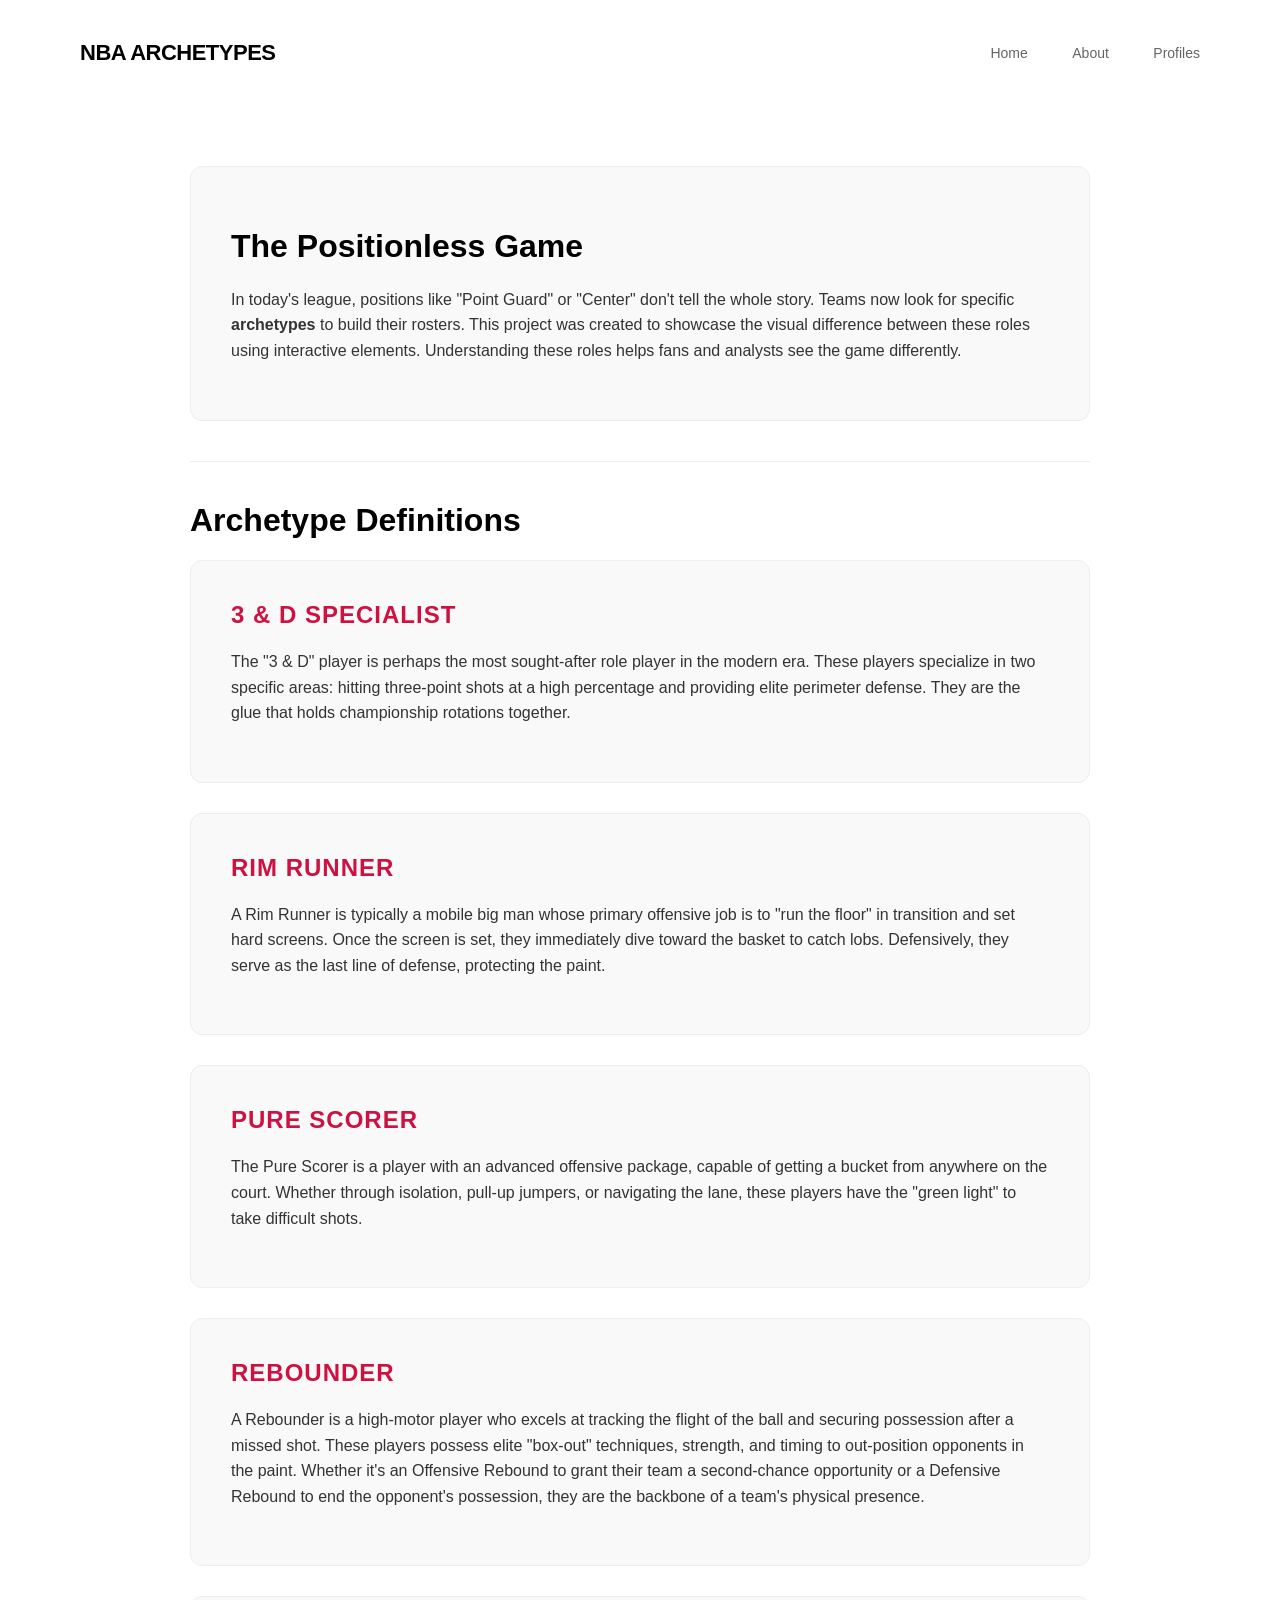
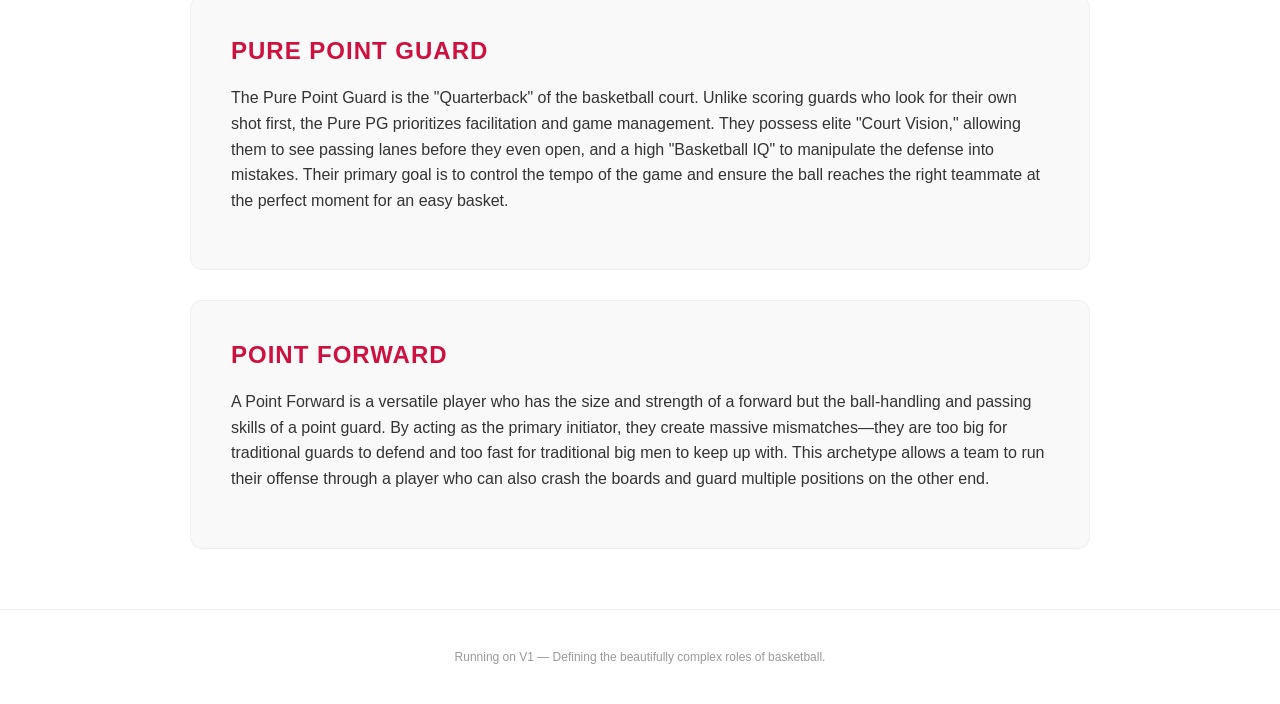
==== About.html @ 43cf218f "Add files via upload" ====
<!DOCTYPE html>
<html lang="en">
<head>
    <meta charset="UTF-8">
    <meta name="viewport" content="width=device-width, initial-scale=1.0">
    <title>About | NBA Archetypes</title>
    <link rel="stylesheet" href="style.css">
</head>
<body>

    <header>
        <div class="brand-title">NBA Archetypes</div>
        <nav>
            <a href="index.html">Home</a>
            <a href="about.html">About</a>
            <a href="rankings.html">Profiles</a>
        </nav>
    </header>

    <main class="content-section">
        <div class="definition-block">
            <h1>The Positionless Game</h1>
            <p>In today's league, positions like "Point Guard" or "Center" don't tell the whole story. Teams now look for specific <b>archetypes</b> to build their rosters. This project was created to showcase the visual difference between these roles using interactive elements. Understanding these roles helps fans and analysts see the game differently.</p>
        </div>

        <hr style="border: 0; border-top: 1px solid #eee; margin: 40px 0;">

        <h1>Archetype Definitions</h1>
        
        <div class="definition-block">
            <h2>3 & D Specialist</h2>
            <p>The "3 & D" player is perhaps the most sought-after role player in the modern era. These players specialize in two specific areas: hitting three-point shots at a high percentage and providing elite perimeter defense. They are the glue that holds championship rotations together.</p>
        </div>

        <div class="definition-block">
            <h2>Rim Runner</h2>
            <p>A Rim Runner is typically a mobile big man whose primary offensive job is to "run the floor" in transition and set hard screens. Once the screen is set, they immediately dive toward the basket to catch lobs. Defensively, they serve as the last line of defense, protecting the paint.</p>
        </div>

        <div class="definition-block">
            <h2>Pure Scorer</h2>
            <p>The Pure Scorer is a player with an advanced offensive package, capable of getting a bucket from anywhere on the court. Whether through isolation, pull-up jumpers, or navigating the lane, these players have the "green light" to take difficult shots.</p>
        </div>

         <div class="definition-block">
            <h2>Rebounder</h2>
            <p>A Rebounder is a high-motor player who excels at tracking the flight of the ball and securing possession after a missed shot. These players possess elite "box-out" techniques, strength, and timing to out-position opponents in the paint. Whether it's an Offensive Rebound to grant their team a second-chance opportunity or a Defensive Rebound to end the opponent's possession, they are the backbone of a team's physical presence.</p>
        </div>

         <div class="definition-block">
            <h2>Pure Point Guard</h2>
            <p>The Pure Point Guard is the "Quarterback" of the basketball court. Unlike scoring guards who look for their own shot first, the Pure PG prioritizes facilitation and game management. They possess elite "Court Vision," allowing them to see passing lanes before they even open, and a high "Basketball IQ" to manipulate the defense into mistakes. Their primary goal is to control the tempo of the game and ensure the ball reaches the right teammate at the perfect moment for an easy basket.</p>
        </div>

        <div class="definition-block">
            <h2>Point Forward</h2>
            <p>A Point Forward is a versatile player who has the size and strength of a forward but the ball-handling and passing skills of a point guard. By acting as the primary initiator, they create massive mismatches—they are too big for traditional guards to defend and too fast for traditional big men to keep up with. This archetype allows a team to run their offense through a player who can also crash the boards and guard multiple positions on the other end.</p>
        </div>
    </main>

    <footer>
        Running on V1 — Defining the beautifully complex roles of basketball.
    </footer>

</body>
</html>
---- style.css ----
/* General Layout */
body {
    margin: 0;
    font-family: 'Inter', -apple-system, BlinkMacSystemFont, sans-serif;
    background-color: #ffffff; /* Clean white background */
    color: #000000;
}

/* Header & Nav */
header {
    display: flex;
    justify-content: space-between;
    align-items: center;
    padding: 40px 80px;
}

.brand-title {
    font-weight: 700;
    font-size: 22px;
    letter-spacing: -0.5px;
    text-transform: uppercase;
}

nav a {
    text-decoration: none;
    color: #000;
    margin-left: 40px;
    font-size: 14px;
    font-weight: 500;
    opacity: 0.6;
    transition: opacity 0.3s;
}

nav a:hover {
    opacity: 1;
}

/* The Gallery Grid - 3 items across like your reference */
.gallery-container {
    display: grid;
    grid-template-columns: repeat(3, 1fr); 
    gap: 50px;
    padding: 20px 80px 120px 80px;
}

.archetype-item {
    text-align: center;
    cursor: pointer;
}

/* Image Box - Square aspect ratio */
.image-wrap {
    width: 100%;
    aspect-ratio: 1 / 1; 
    background-color: #f8f8f8;
    overflow: hidden;
    margin-bottom: 25px;
}

.poster {
    width: 100%;
    height: 100%;
    object-fit: cover;
    filter: grayscale(100%); /* B&W like professional galleries */
    transition: all 0.7s cubic-bezier(0.19, 1, 0.22, 1);
}

/* Hover Effect: Scale and Color */
.archetype-item:hover .poster {
    filter: grayscale(0%);
    transform: scale(1.08);
}

.archetype-item h2 {
    font-size: 18px;
    font-weight: 500;
    letter-spacing: 0.5px;
    margin: 0;
}

/* Table styling for the Rankings Page */
table {
    width: 90%;
    margin: 50px auto;
    border-collapse: collapse;
    background-color: #ffffff; /* Match the white theme */
    color: #ffffff; 
}

/* Definitions Section Layout */
.content-section {
    max-width: 900px;
    margin: 60px auto;
    padding: 0 40px;
    text-align: left; /* Alignment like your reference */
}

.definition-block {
    background-color: #f9f9f9; /* Simple light gray instead of glow */
    border-radius: 12px;
    padding: 40px;
    margin-bottom: 30px;
    border: 1px solid #eee;
}

.definition-block h2 {
    font-size: 24px;
    margin-top: 0;
    color: #ce1141; /* NBA Red for emphasis */
    text-transform: uppercase;
    letter-spacing: 1px;
}

.definition-block p {
    font-size: 16px;
    line-height: 1.6;
    color: #333;
}

/* Profile Card Styling */
.profile-card {
    background: #ffffff;
    border: 1px solid #eee;
    border-radius: 12px;
    padding: 30px;
    margin-bottom: 40px;
    box-shadow: 0 4px 12px rgba(0,0,0,0.05);
    scroll-margin-top: 100px; /* Ensures the page scrolls to the right spot */
}

.profile-header {
    display: flex;
    align-items: center;
    gap: 20px;
    margin-bottom: 25px;
    border-bottom: 1px solid #f0f0f0;
    padding-bottom: 20px;
}

.mini-photo {
    width: 80px;
    height: 80px;
    border-radius: 50%; /* Circular mini profile pic */
    object-fit: cover;
}

.tag {
    background: #ce1141;
    color: white;
    padding: 4px 12px;
    border-radius: 20px;
    font-size: 12px;
    display: inline-block;
    margin-top: 5px;
}

.stats-grid {
    display: grid;
    grid-template-columns: repeat(4, 1fr);
    text-align: center;
    gap: 10px;
}

.stat-item {
    padding: 10px;
    background: #fcfcfc;
    border: 1px solid #f0f0f0;
    border-radius: 8px;
}

.stat-item strong {
    font-size: 11px;
    color: #888;
    text-transform: uppercase;
}

/* Footer - Keeping your V1 requirement */
footer {
    padding: 40px;
    border-top: 1px solid #f0f0f0;
    text-align: center;
    font-size: 12px;
    color: #999;
}
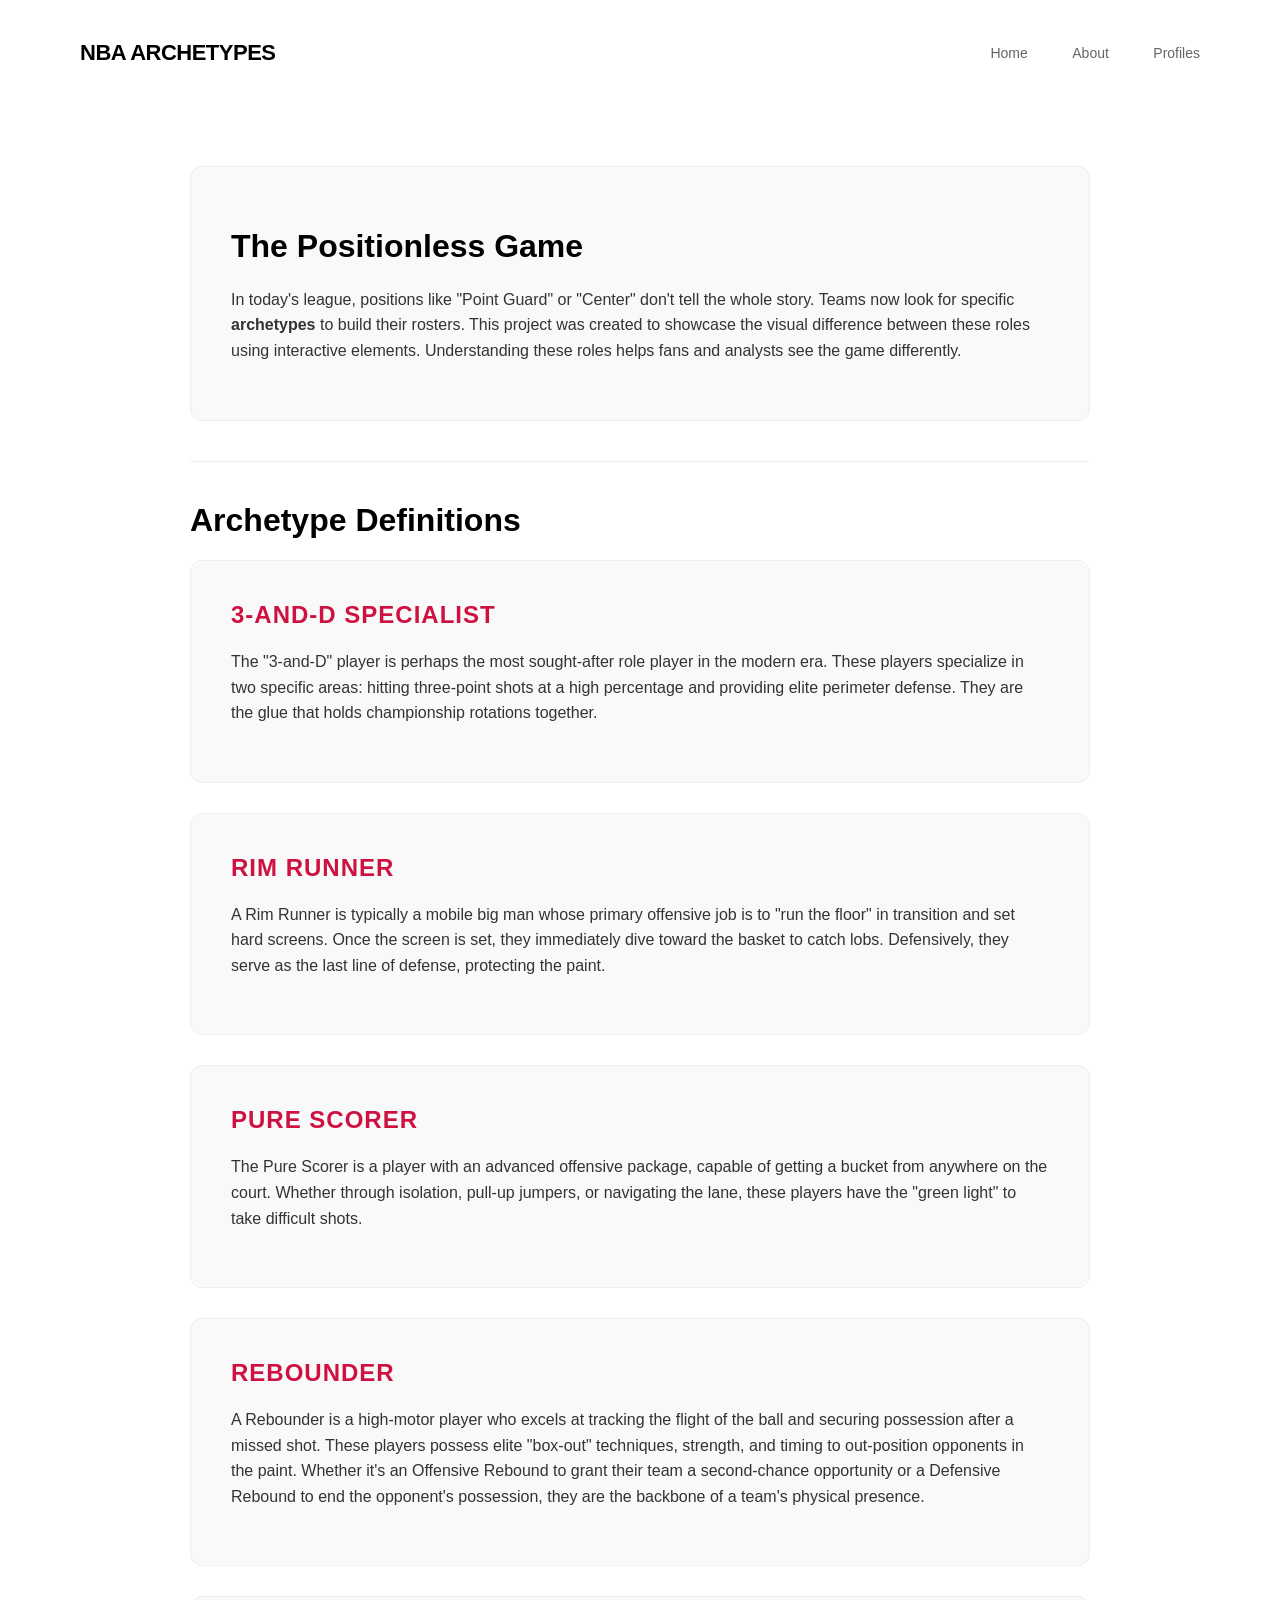
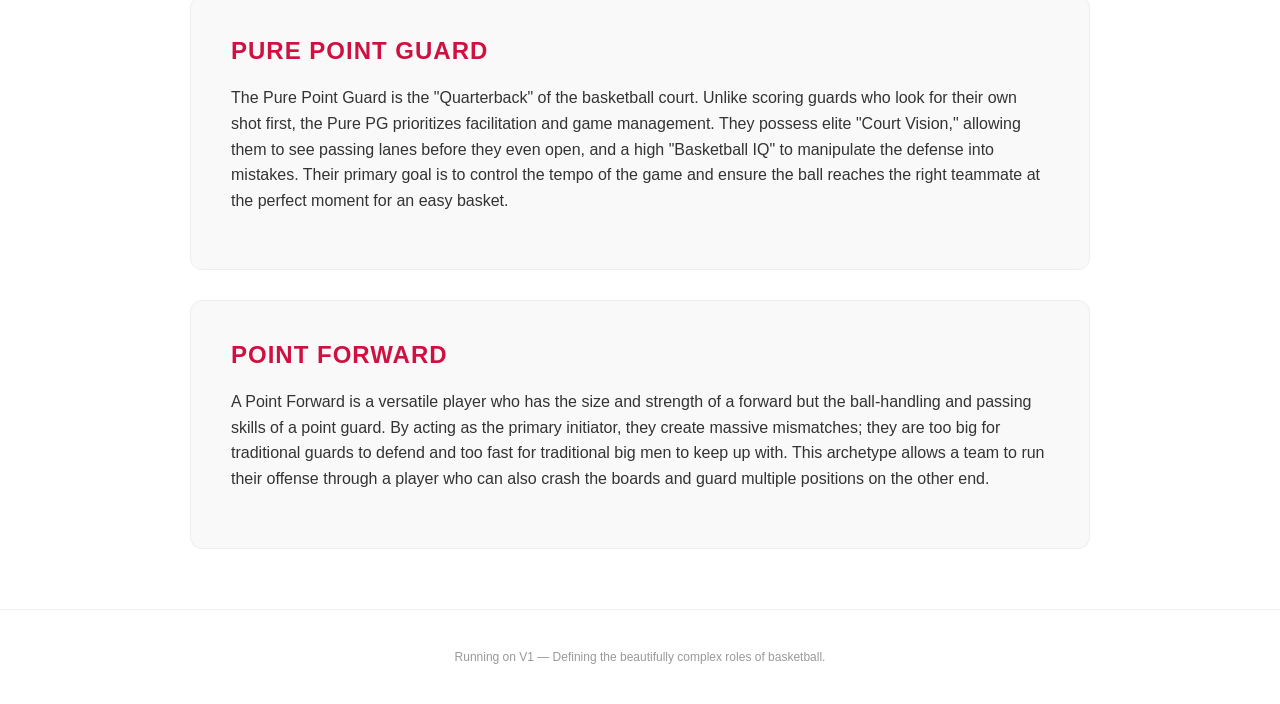
==== commit af8fc7e2: "Re-organized images and edited font and content" ====
--- a/About.html
+++ b/About.html
@@ -28,8 +28,8 @@
         <h1>Archetype Definitions</h1>
         
         <div class="definition-block">
-            <h2>3 & D Specialist</h2>
-            <p>The "3 & D" player is perhaps the most sought-after role player in the modern era. These players specialize in two specific areas: hitting three-point shots at a high percentage and providing elite perimeter defense. They are the glue that holds championship rotations together.</p>
+            <h2>3-and-D Specialist</h2>
+            <p>The "3-and-D" player is perhaps the most sought-after role player in the modern era. These players specialize in two specific areas: hitting three-point shots at a high percentage and providing elite perimeter defense. They are the glue that holds championship rotations together.</p>
         </div>
 
         <div class="definition-block">
@@ -54,7 +54,7 @@
 
         <div class="definition-block">
             <h2>Point Forward</h2>
-            <p>A Point Forward is a versatile player who has the size and strength of a forward but the ball-handling and passing skills of a point guard. By acting as the primary initiator, they create massive mismatches—they are too big for traditional guards to defend and too fast for traditional big men to keep up with. This archetype allows a team to run their offense through a player who can also crash the boards and guard multiple positions on the other end.</p>
+            <p>A Point Forward is a versatile player who has the size and strength of a forward but the ball-handling and passing skills of a point guard. By acting as the primary initiator, they create massive mismatches; they are too big for traditional guards to defend and too fast for traditional big men to keep up with. This archetype allows a team to run their offense through a player who can also crash the boards and guard multiple positions on the other end.</p>
         </div>
     </main>
 
--- a/style.css
+++ b/style.css
@@ -1,12 +1,12 @@
 /* General Layout */
 body {
     margin: 0;
-    font-family: 'Inter', -apple-system, BlinkMacSystemFont, sans-serif;
-    background-color: #ffffff; /* Clean white background */
+    font-family: 'Inter', sans-serif;
+    background-color: #ffffff;
     color: #000000;
 }
 
-/* Header & Nav */
+
 header {
     display: flex;
     justify-content: space-between;
@@ -35,7 +35,7 @@
     opacity: 1;
 }
 
-/* The Gallery Grid - 3 items across like your reference */
+
 .gallery-container {
     display: grid;
     grid-template-columns: repeat(3, 1fr); 
@@ -43,12 +43,21 @@
     padding: 20px 80px 120px 80px;
 }
 
+.gallery-container a{
+    text-decoration: none;
+}
+
+.gallery-container h2{
+    text-decoration: none;
+    font-family: "Century Gothic";
+}
+
 .archetype-item {
     text-align: center;
     cursor: pointer;
 }
 
-/* Image Box - Square aspect ratio */
+
 .image-wrap {
     width: 100%;
     aspect-ratio: 1 / 1; 
@@ -61,11 +70,11 @@
     width: 100%;
     height: 100%;
     object-fit: cover;
-    filter: grayscale(100%); /* B&W like professional galleries */
+    filter: grayscale(100%);
     transition: all 0.7s cubic-bezier(0.19, 1, 0.22, 1);
 }
 
-/* Hover Effect: Scale and Color */
+
 .archetype-item:hover .poster {
     filter: grayscale(0%);
     transform: scale(1.08);
@@ -78,25 +87,25 @@
     margin: 0;
 }
 
-/* Table styling for the Rankings Page */
+
 table {
     width: 90%;
     margin: 50px auto;
     border-collapse: collapse;
-    background-color: #ffffff; /* Match the white theme */
+    background-color: #ffffff;
     color: #ffffff; 
 }
 
-/* Definitions Section Layout */
+
 .content-section {
     max-width: 900px;
     margin: 60px auto;
     padding: 0 40px;
-    text-align: left; /* Alignment like your reference */
+    text-align: left;
 }
 
 .definition-block {
-    background-color: #f9f9f9; /* Simple light gray instead of glow */
+    background-color: #f9f9f9;
     border-radius: 12px;
     padding: 40px;
     margin-bottom: 30px;
@@ -106,7 +115,7 @@
 .definition-block h2 {
     font-size: 24px;
     margin-top: 0;
-    color: #ce1141; /* NBA Red for emphasis */
+    color: #ce1141;
     text-transform: uppercase;
     letter-spacing: 1px;
 }
@@ -117,7 +126,7 @@
     color: #333;
 }
 
-/* Profile Card Styling */
+
 .profile-card {
     background: #ffffff;
     border: 1px solid #eee;
@@ -125,7 +134,7 @@
     padding: 30px;
     margin-bottom: 40px;
     box-shadow: 0 4px 12px rgba(0,0,0,0.05);
-    scroll-margin-top: 100px; /* Ensures the page scrolls to the right spot */
+    scroll-margin-top: 100px;
 }
 
 .profile-header {
@@ -140,7 +149,7 @@
 .mini-photo {
     width: 80px;
     height: 80px;
-    border-radius: 50%; /* Circular mini profile pic */
+    
     object-fit: cover;
 }
 
@@ -174,7 +183,11 @@
     text-transform: uppercase;
 }
 
-/* Footer - Keeping your V1 requirement */
+.archetype-pic-label{
+    font-family: "Century Gothic";
+}
+
+
 footer {
     padding: 40px;
     border-top: 1px solid #f0f0f0;
